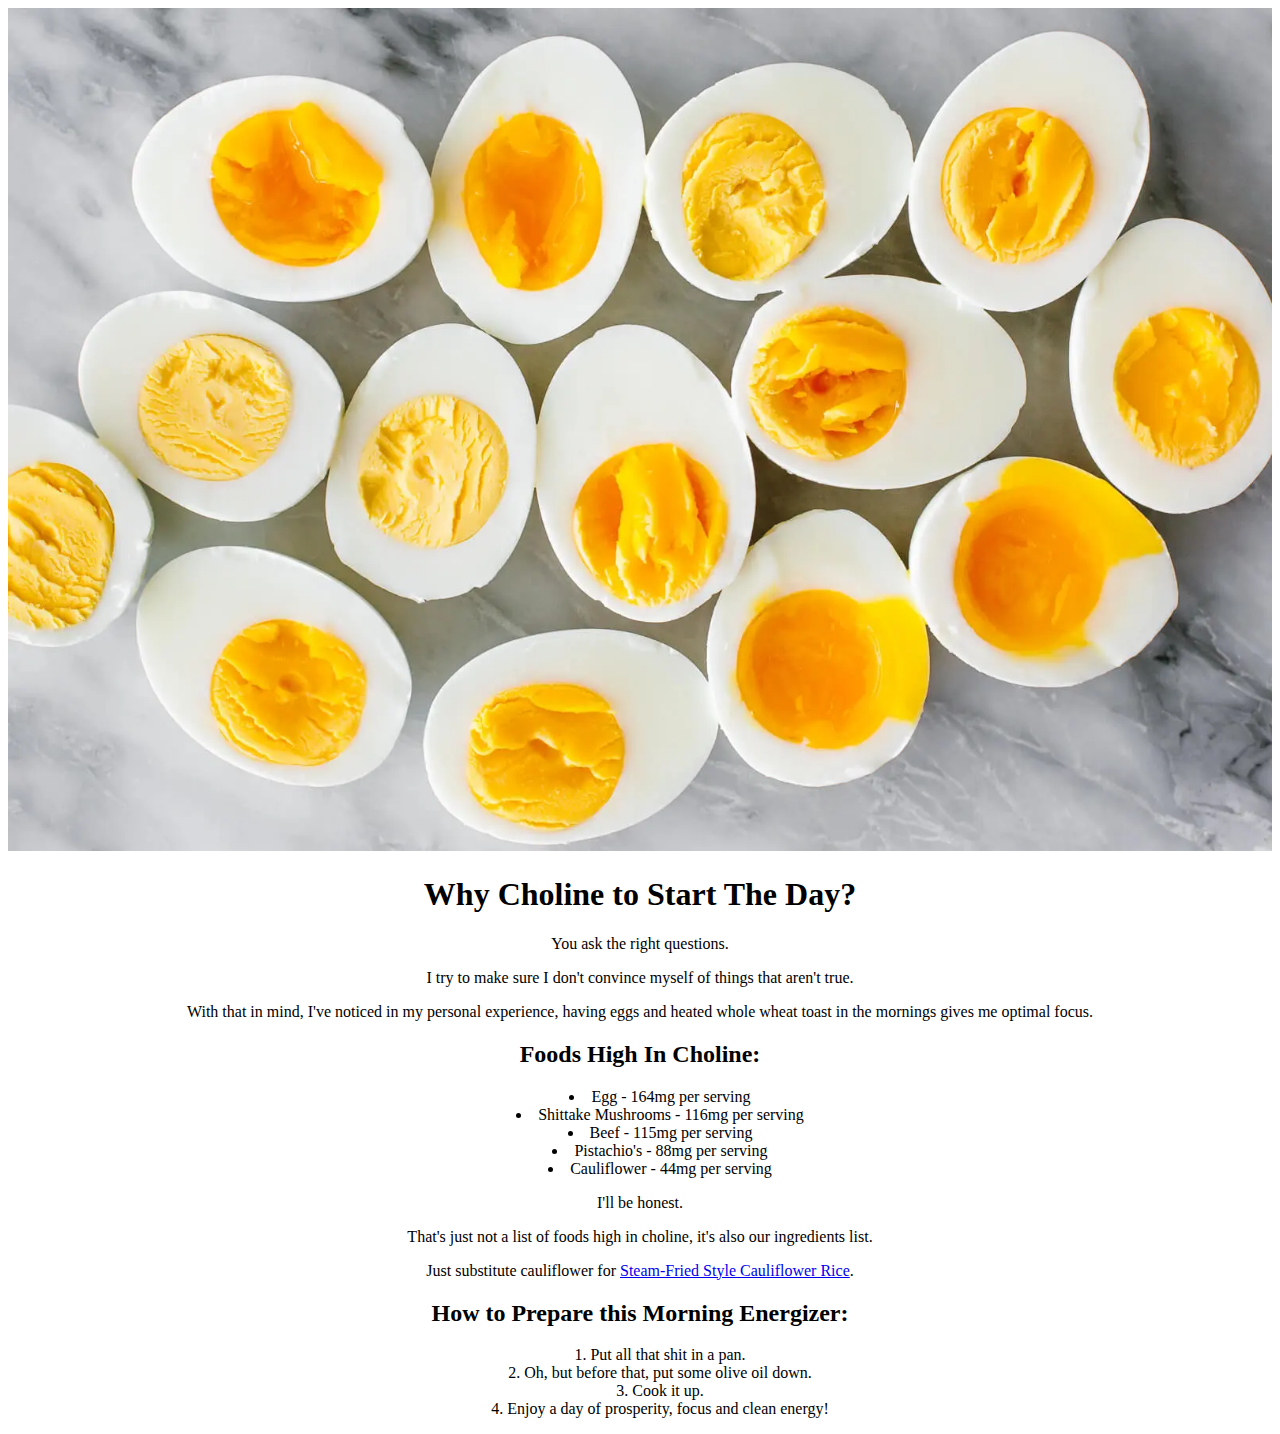
==== recipes/simple-cholinergic-breakfast.html @ 7f1dd87c "Added list-centering CSS file. Finished Morning Recipe." ====
<!DOCTYPE html>
<html lang="en">
<head>
    <meta charset="UTF-8">
    <meta name="viewport" content="width=device-width, initial-scale=1.0">
    <link rel="stylesheet" href="../style.css">
    <title>High Choline Breakfast Recipe</title>
</head>
<body>
    <img src="../eggs.webp">
    <center>
    <h1>Why Choline to Start The Day?</h1>
    <p>You ask the right questions.</p>
    <p>I try to make sure I don't convince myself of things that aren't true.</p>
    <p>With that in mind, I've noticed in my personal experience, having eggs and heated whole wheat toast in the mornings gives me optimal focus.</p>
    <h2>Foods High In Choline:</h2>
    <ul>
        <li>Egg - 164mg per serving</li>
        <li>Shittake Mushrooms - 116mg per serving</li>
        <li>Beef - 115mg per serving</li>
        <li>Pistachio's - 88mg per serving</li>
        <li>Cauliflower - 44mg per serving</li>
    </ul>
    <p>I'll be honest.</p>
    <p>That's just not a list of foods high in choline, it's also our ingredients list.</p>
    <p>Just substitute cauliflower for <a href="https://www.amazon.com/365-Everyday-Value-Cauliflower-Riced/dp/B07Q77T4RG/ref=sr_1_5_f3_0o_wf?crid=1WBC2Q58HPVLZ&keywords=cauliflower+rice&qid=1670807923&sprefix=cauliflower+rice%2Caps%2C137&sr=8-5">Steam-Fried Style Cauliflower Rice</a>.</p>
    <h2>How to Prepare this Morning Energizer:</h2>
    <ol>
        <li>Put all that shit in a pan.</li>
        <li>Oh, but before that, put some olive oil down.</li>
        <li>Cook it up.</li>
        <li>Enjoy a day of prosperity, focus and clean energy!</li>
    </ol>
</center>
    
</body>
</html>
---- style.css ----
ul {
    text-align: center;
    list-style-position: inside;
}
ol {
    text-align: center;
    list-style-position: inside;
}

img {
    max-width: 100%;
    height: auto;
  }
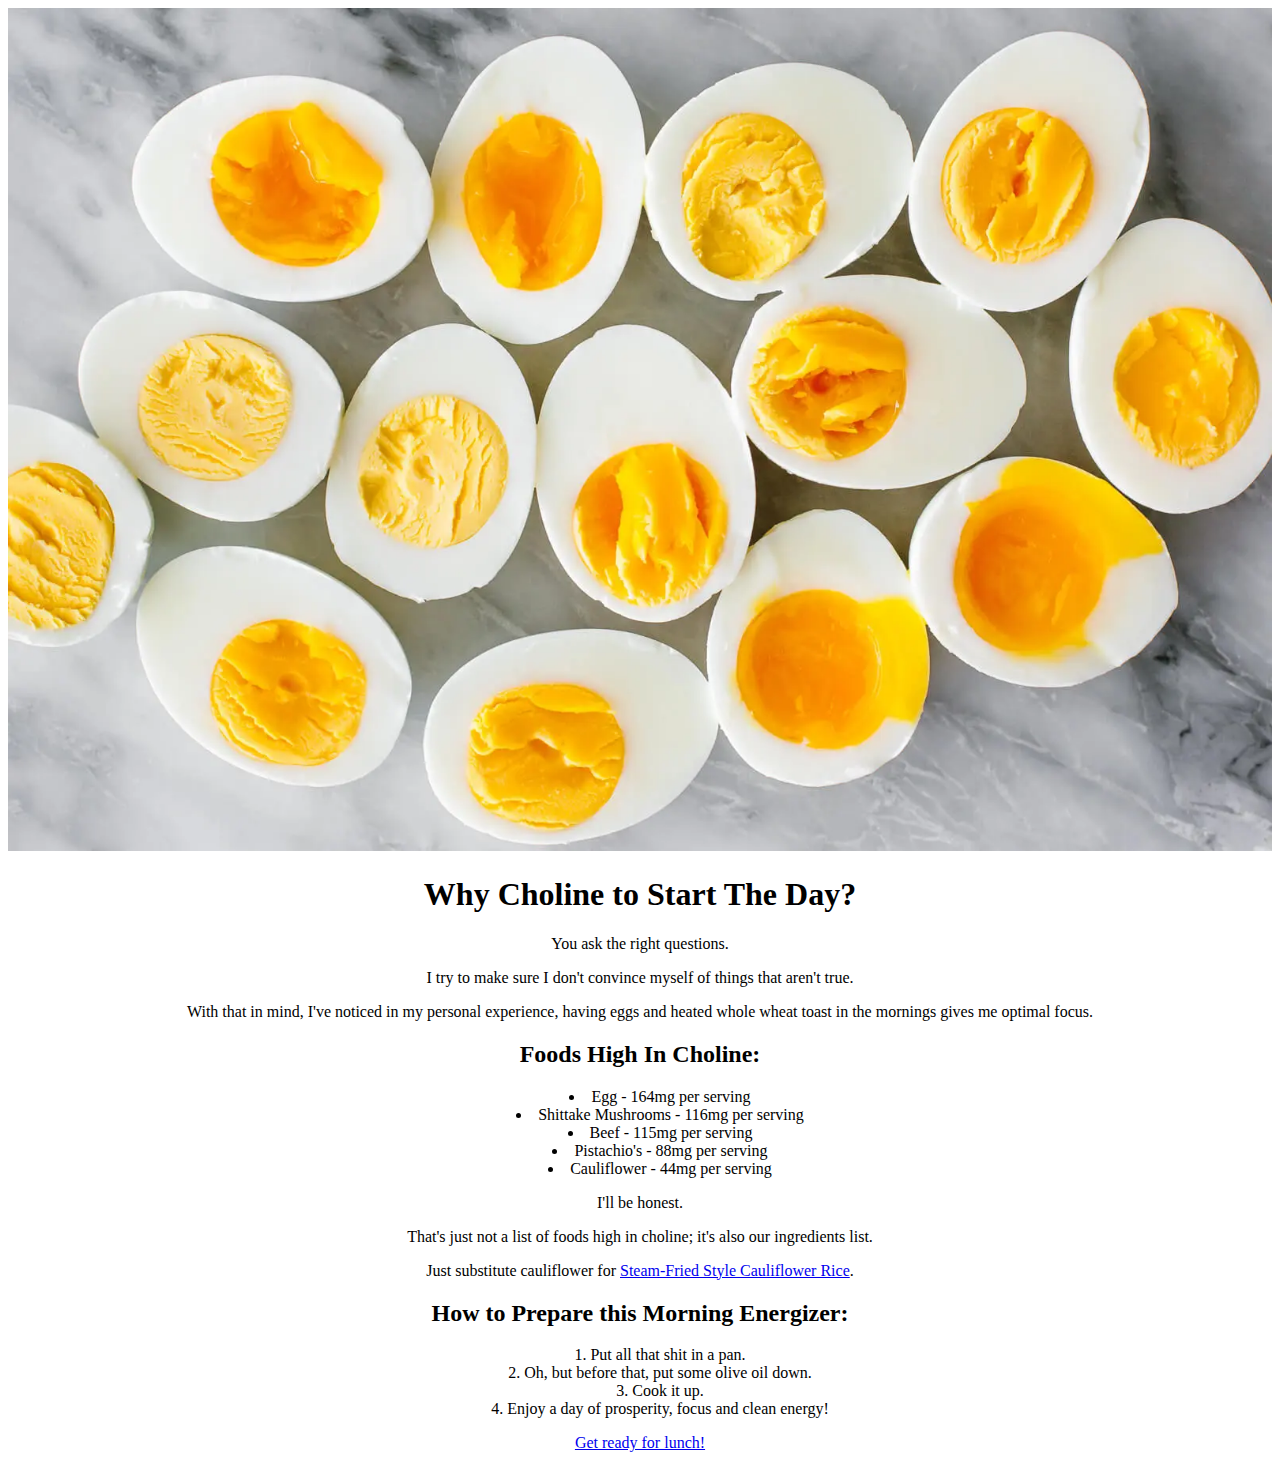
==== commit a687c602: "Added link back to homepage in morning recipe." ====
--- a/recipes/simple-cholinergic-breakfast.html
+++ b/recipes/simple-cholinergic-breakfast.html
@@ -23,7 +23,7 @@
         <li>Cauliflower - 44mg per serving</li>
     </ul>
     <p>I'll be honest.</p>
-    <p>That's just not a list of foods high in choline, it's also our ingredients list.</p>
+    <p>That's just not a list of foods high in choline; it's also our ingredients list.</p>
     <p>Just substitute cauliflower for <a href="https://www.amazon.com/365-Everyday-Value-Cauliflower-Riced/dp/B07Q77T4RG/ref=sr_1_5_f3_0o_wf?crid=1WBC2Q58HPVLZ&keywords=cauliflower+rice&qid=1670807923&sprefix=cauliflower+rice%2Caps%2C137&sr=8-5">Steam-Fried Style Cauliflower Rice</a>.</p>
     <h2>How to Prepare this Morning Energizer:</h2>
     <ol>
@@ -32,6 +32,7 @@
         <li>Cook it up.</li>
         <li>Enjoy a day of prosperity, focus and clean energy!</li>
     </ol>
+    <a href="../index.html">Get ready for lunch!</a>
 </center>
     
 </body>
